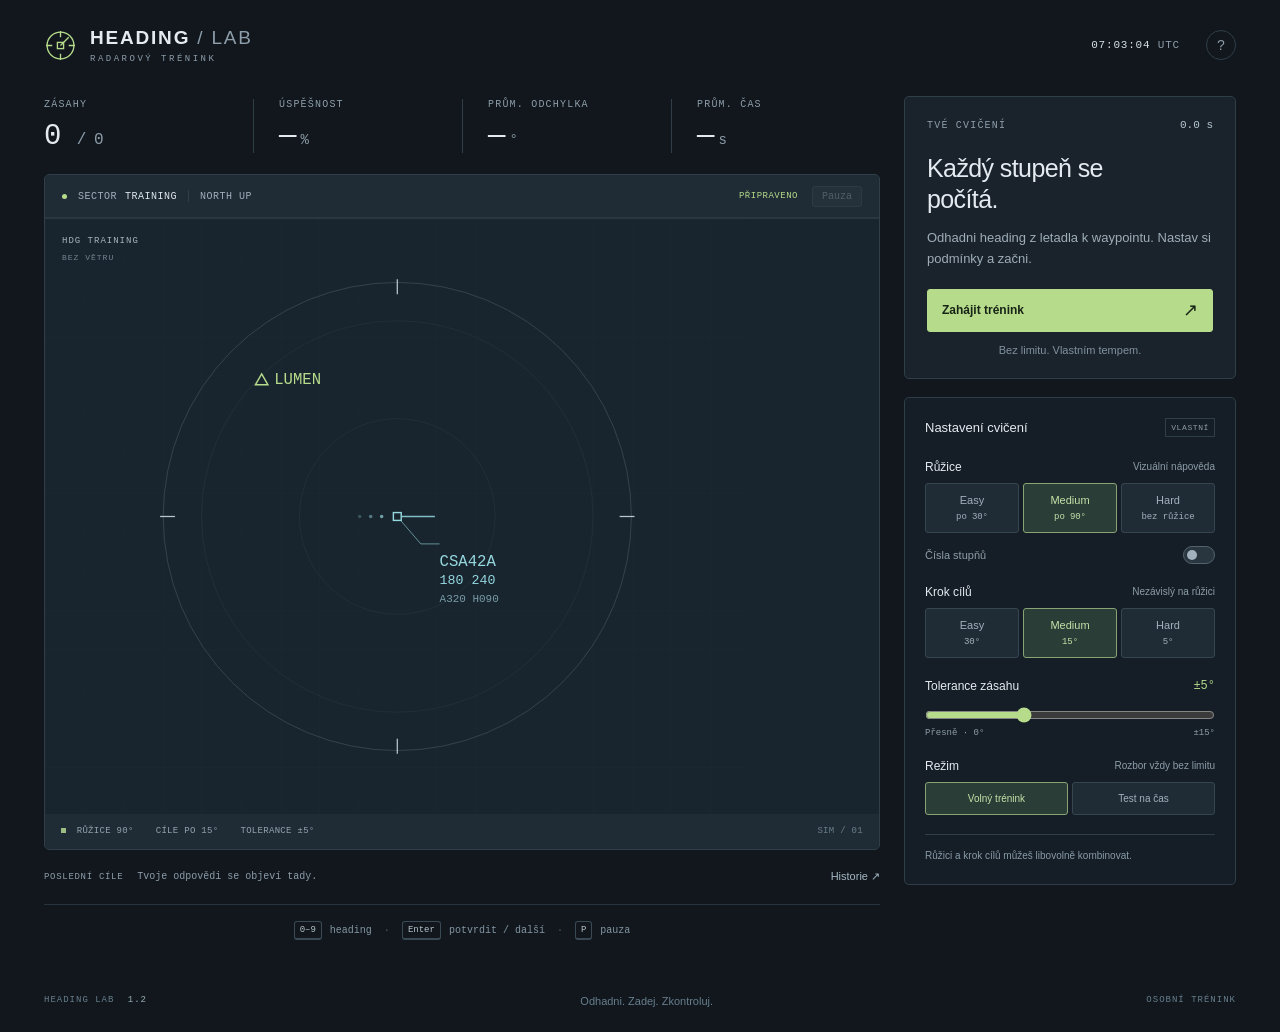
==== Heading_Lab.html @ d5a102a4 "Add files via upload" ====
<!doctype html>
<html lang="cs">
<head>
  <meta charset="utf-8">
  <meta name="viewport" content="width=device-width, initial-scale=1">
  <meta name="theme-color" content="#131a20">
  <meta name="description" content="Osobní radarový trénink odhadu headingů. Nezávisle nastavitelná růžice, krok cílů a tolerance zásahu.">
  <title>Heading Lab — radarový trénink</title>
  <link rel="icon" href="[data-uri]" type="image/svg+xml">
  <style>
@charset "UTF-8";
:root{color-scheme:dark;--bg:#11171d;--panel:#1a232c;--panel-raised:#202c36;--radar:#19252e;--border:#303e48;--muted:#8d9da9;--text:#e4eaf0;--green:#b5db8b;--cyan:#95d8e0;--red:#fb8f91;--mono:"SFMono-Regular",Consolas,"Liberation Mono",monospace;--sans:Inter,-apple-system,BlinkMacSystemFont,"Segoe UI",sans-serif}
*{box-sizing:border-box}body{margin:0;background:var(--bg);color:var(--text);font-family:var(--sans);font-size:14px}button,input,select{font:inherit}button{cursor:pointer}button:disabled{cursor:default;opacity:.38}button,a,input,select{touch-action:manipulation}button{color:inherit}button:focus-visible,a:focus-visible,input:focus-visible,select:focus-visible{outline:2px solid var(--cyan);outline-offset:4px}button{transition:background .15s,border-color .15s}button:hover:not(:disabled){filter:brightness(1.12)}[hidden]{display:none!important}.app-header{height:90px;max-width:1560px;padding:0 44px;margin:auto;display:flex;align-items:center;justify-content:space-between}.brand{display:flex;gap:13px;align-items:center;text-decoration:none;color:var(--text);font-size:19px;font-weight:700;letter-spacing:1.8px}.brand>svg{width:33px;height:33px;stroke:var(--green);fill:none;stroke-width:1.3}.brand-light{font-weight:400;color:var(--muted)}.brand small{display:block;margin-top:5px;font-family:var(--mono);font-size:9px;letter-spacing:2.5px;color:var(--muted);font-weight:400}.header-right{display:flex;align-items:center;gap:26px}.utc{font:11px var(--mono);color:var(--muted);letter-spacing:.8px}.utc span{color:#d6e0e6}.icon-button{display:grid;place-items:center;background:transparent;border:1px solid var(--border);border-radius:50%;width:30px;height:30px;font-size:14px;color:var(--muted)}.workspace{display:grid;grid-template-columns:minmax(0,1fr) 332px;gap:24px;max-width:1560px;margin:auto;padding:6px 44px 0;align-items:start}.metrics{display:grid;grid-template-columns:repeat(4,1fr);margin:0 0 21px;padding:3px 0 0}.metric{padding-left:25px;border-left:1px solid var(--border)}.metric:first-child{padding-left:0;border:0}.metric>span{font:10px var(--mono);letter-spacing:1.2px;color:var(--muted);display:block;margin-bottom:10px}.metric strong{font:29px var(--mono);letter-spacing:-1px;font-weight:400}.metric strong em{font-size:16px;color:var(--muted);font-style:normal}.metric small{font-size:14px;color:var(--muted);margin-left:5px}.radar-panel{border:1px solid var(--border);border-radius:5px;overflow:hidden;background:var(--radar)}.radar-toolbar{display:flex;align-items:center;justify-content:space-between;gap:10px;min-height:42px;padding:7px 17px;background:#202c35;font:10px var(--mono);letter-spacing:.5px;color:#9fafba}.scope-title{display:flex;align-items:center;gap:8px}.scope-title b{color:#dce6ec;font-weight:400}.toolbar-divider{height:12px;width:1px;background:var(--border);margin:0 3px}.status-dot{width:5px;height:5px;background:var(--green);display:inline-block;border-radius:50%;margin-right:3px}.radar-actions{display:flex;align-items:center;gap:14px}#phase-badge{font-size:9px;color:var(--green)}.small-button{background:#2c3a44;border:1px solid #45535c;padding:4px 9px;border-radius:3px;font-size:10px;letter-spacing:0}.time-track{height:2px;background:#293840}.time-track>div{height:100%;background:var(--green);width:0;transition:width .1s linear}.time-track>div.warning{background:var(--red)}.scope{position:relative;aspect-ratio:900/760;max-height:calc(100vh - 305px);min-height:410px;overflow:hidden;background:var(--radar)}#radar{display:block;width:100%;height:100%}.scope-note{position:absolute;left:17px;top:17px;font:9px var(--mono);letter-spacing:1px;color:#a7b4bd;z-index:1}.scope-note span{display:block;color:#738691;margin-top:7px;font-size:8px}.scope-legend{position:absolute;bottom:17px;left:18px;display:flex;gap:20px;color:#b6c4cc;font:10px var(--mono)}.scope-legend span{display:flex;align-items:center;gap:7px}.scope-legend i{width:18px;display:inline-block}.correct-line{border-top:2px solid var(--green)}.user-line{border-top:2px dashed var(--red)}.radar-footer{min-height:35px;background:#202c35;display:flex;align-items:center;gap:22px;padding:8px 16px;color:#91a4af;font:9px var(--mono);letter-spacing:.3px}.radar-footer b{font-weight:400}.radar-footer-right{margin-left:auto;color:#697e89}.tiny-square{width:5px;height:5px;display:inline-block;background:#9bbd84;margin-right:5px}.recent-bar{display:flex;gap:14px;align-items:center;min-height:55px;border-bottom:1px solid #27333c;padding:9px 0;font:9px var(--mono);color:var(--muted);letter-spacing:.7px}.recent-bar>span{white-space:nowrap}.recent-bar>.text-button{margin-left:auto;flex-shrink:0;font-family:var(--sans);letter-spacing:0;font-size:11px}#recent-answers{display:flex;gap:6px;flex-wrap:wrap;align-items:center;min-width:0}.answer-chip{border:1px solid #3c5947;color:var(--green);padding:5px 6px;border-radius:3px;font-size:10px;letter-spacing:0}.answer-chip.miss{border-color:#654749;color:var(--red)}#recent-answers>.muted{font-size:10px;letter-spacing:0}.text-button{background:none;border:0;color:#a5b8c4;padding:4px 0}.keyboard-note{display:flex;align-items:center;justify-content:center;gap:8px;font:10px var(--mono);color:#8396a3;margin:16px 0}.keyboard-note>span{color:#4b5e6b;margin:0 4px}kbd{font:9px var(--mono);border:1px solid #394a55;border-bottom-width:2px;border-radius:3px;padding:3px 5px;color:#b6c3cb}.control-column{padding-top:0}.command-panel{background:var(--panel);border:1px solid var(--border);border-radius:5px;padding:22px}.panel-eyebrow{font:10px var(--mono);letter-spacing:1.2px;color:var(--muted);display:flex;justify-content:space-between;gap:10px;align-items:center}.live-clock{font-size:11px;color:#b5c7d1;letter-spacing:0}.command-panel h1{font-size:25px;font-weight:500;line-height:1.24;letter-spacing:-.6px;margin:22px 0 12px;max-width:240px}.task-copy{color:#9eadb8;font-size:13px;line-height:1.65;margin:0 0 19px}.task-copy b{color:var(--green);font-family:var(--mono);font-weight:500}.input-label{font:9px var(--mono);letter-spacing:1px;color:var(--muted);display:block;margin:17px 0 9px}.heading-field{display:flex;align-items:center;border:1px solid #536776;background:#121e27;border-radius:3px;min-height:77px;padding:7px 13px;color:#8198a8}.heading-field:focus-within{border-color:var(--cyan);box-shadow:0 0 0 1px #95d8e01a}.heading-field>span:first-child{font:11px var(--mono);letter-spacing:1px}.heading-field input{width:100%;min-width:0;appearance:none;background:transparent;border:0;color:var(--text);font:45px var(--mono);letter-spacing:5px;text-align:right;padding:0 8px 0 2px;outline:none}.heading-field input:focus-visible{outline:none}.heading-field input::placeholder{color:#506574;opacity:1}.degree{font:26px var(--mono);align-self:flex-start;margin-top:9px}.input-error{font-size:11px;color:var(--red);min-height:21px;padding-top:4px}.keypad{display:grid;grid-template-columns:repeat(3,1fr);gap:5px;margin-bottom:14px}.keypad button{height:40px;background:#25333e;border:1px solid #3b4c59;border-radius:3px;font:16px var(--mono);color:#d3e0e9}.keypad button:active{background:#3c5261}.keypad .key-special{color:#91a8b7;font-size:11px}.primary{border:1px solid var(--green);border-radius:3px;background:var(--green);color:#182416;font-size:12px;font-weight:650;min-height:43px;padding:11px 14px}.main-action{display:flex;width:100%;justify-content:space-between;align-items:center;gap:8px}.main-action span{font-size:18px;line-height:16px;font-weight:400}.start-note{text-align:center;color:#8092a0;font-size:11px;margin:12px 0 0}.end-action{display:block;margin:12px auto 0;font-size:11px;color:#91a3b0}.settings-panel{margin-top:18px;border:1px solid var(--border);border-radius:5px;background:#151e26;padding:20px}.settings-heading{display:flex;justify-content:space-between;align-items:center;margin-bottom:23px}.settings-heading h2{font-size:13px;font-weight:500;margin:0}.settings-heading>span{font:8px var(--mono);color:var(--muted);border:1px solid var(--border);padding:4px 5px;letter-spacing:.6px}fieldset{min-width:0;border:0;margin:0;padding:0}fieldset:disabled{opacity:.5}.setting{margin-bottom:21px}.setting:last-child{margin-bottom:0}.setting-label{display:flex;align-items:center;justify-content:space-between;gap:5px;font-size:12px;font-weight:500;margin-bottom:9px}.setting-label>span{font-size:10px;font-weight:400;color:var(--muted)}.segments{display:grid;grid-template-columns:repeat(3,1fr);gap:4px}.segments button{background:#202c35;border:1px solid #364651;border-radius:3px;padding:10px 3px;font-size:11px;color:#a0b1bd;font-weight:500}.segments button small{display:block;font:9px var(--mono);font-weight:400;margin-top:6px;letter-spacing:-.1px;white-space:nowrap}.segments button[aria-pressed=true]{background:#2a3d37;border-color:#88a475;color:#c4e2a8}.mode-segments{grid-template-columns:repeat(2,1fr)}.mode-segments button{padding:10px 4px;font-size:10px}.setting-label output{font:12px var(--mono);color:var(--green)}input[type=range]{accent-color:var(--green);width:100%;height:16px;margin:5px 0;cursor:pointer}.range-labels{display:flex;justify-content:space-between;font:9px var(--mono);color:var(--muted)}.settings-footnote{font-size:10px;line-height:1.6;color:#889ba8;margin:19px 0 0;border-top:1px solid var(--border);padding-top:13px}#duration-setting{display:flex;justify-content:space-between;align-items:center;margin-top:12px;font-size:10px;color:var(--muted)}select{border:1px solid #40515d;border-radius:3px;background:#202c35;color:var(--text);font-size:11px;padding:5px}.app-footer{max-width:1560px;margin:20px auto 0;padding:19px 44px 25px;display:flex;justify-content:space-between;font:9px var(--mono);letter-spacing:1px;color:#677e8d}.app-footer b{font-weight:400;color:#9aafb9;margin-left:7px}.app-footer>span:nth-child(2){font:11px var(--sans);letter-spacing:0}.feedback{background:#22372e;border:1px solid #456143;border-radius:3px;padding:14px;margin:18px 0 15px}.feedback.miss{background:#342a2e;border-color:#6c484e}.feedback-title{color:var(--green);display:flex;align-items:center;justify-content:space-between;font-size:13px;font-weight:500}.feedback.miss .feedback-title{color:var(--red)}.feedback-values{display:flex;gap:28px;margin-top:14px}.feedback-values span{color:#adbdb9;font:9px var(--mono);display:block}.feedback-values strong{font:24px var(--mono);display:block;color:#d7e6dc;font-weight:400;margin-top:5px}.feedback-values .wrong{color:var(--red)}.feedback-description{font-size:11px;line-height:1.5;color:#abbcaf;margin:12px 0 0}.feedback.miss .feedback-description{color:#c7b4b8}.pause-overlay{position:absolute;inset:0;background:#14212af2;backdrop-filter:blur(7px);z-index:3;display:flex;align-items:center;justify-content:center;flex-direction:column;text-align:center;padding:20px}.pause-overlay h2{font-size:24px;font-weight:400;margin:18px 0 0}.pause-overlay p{font-size:12px;color:var(--muted);margin:10px 0 23px}.pause-symbol{font:30px var(--mono);color:var(--green)}.muted{color:var(--muted)}.green{color:var(--green)}.cyan{color:var(--cyan)}.small-copy{font-size:11px!important}.sr-only{position:absolute;width:1px;height:1px;padding:0;margin:-1px;overflow:hidden;clip:rect(0,0,0,0);white-space:nowrap;border:0}.modal{color:var(--text);background:#1b2731;border:1px solid #4d606c;border-radius:6px;max-width:570px;width:calc(100% - 32px);padding:27px 30px;max-height:88vh;box-shadow:0 20px 100px #0005}.modal::backdrop{background:#071017bd;backdrop-filter:blur(4px)}.modal-heading{display:flex;align-items:center;justify-content:space-between}.modal h2{font-size:29px;font-weight:500;letter-spacing:-.7px;line-height:1.25;margin:20px 0}.modal p,.modal li{font-size:13px;line-height:1.8;color:#aebfc9}.modal b{color:#dfe8ee;font-weight:500}.modal ol{padding-left:21px}.modal li{padding-left:4px;margin-bottom:7px}.help-colors{display:flex;gap:15px;flex-wrap:wrap;font:10px var(--mono);padding:10px 0}.result-metrics{display:grid;grid-template-columns:repeat(2,1fr);gap:12px;margin:21px 0}.result-metric{border:1px solid var(--border);border-radius:4px;padding:17px}.result-metric>span{display:block;font:9px var(--mono);color:var(--muted);letter-spacing:.5px}.result-metric strong{display:block;font:28px var(--mono);margin-top:9px;font-weight:400}.result-metrics small{font-size:13px;color:var(--muted)}.results-config{font:10px var(--mono);color:#a0b5bf;line-height:1.8;margin-top:16px}.table-wrap{max-height:220px;overflow:auto;margin:20px 0}.result-table{width:100%;border-collapse:collapse;text-align:left;font:11px var(--mono)}.result-table th{position:sticky;top:0;background:#1b2731;font-weight:400;color:var(--muted);font-size:9px}.result-table td,.result-table th{padding:9px 5px;border-bottom:1px solid var(--border)}.result-table td:last-child,.result-table th:last-child{text-align:right}.result-table .hit{color:var(--green)}.result-table .miss{color:var(--red)}.results-modal .primary{width:100%;margin-top:5px}.history-row{border:1px solid var(--border);padding:16px;margin:11px 0;border-radius:4px}.history-row>div{display:flex;justify-content:space-between;gap:10px}.history-row strong{font:17px var(--mono);font-weight:400;color:var(--green)}.history-row p{font-size:10px;line-height:1.6;margin:8px 0 0}.history-row time{font:10px var(--mono);color:var(--muted)}
@media(min-width:1500px){.workspace{grid-template-columns:minmax(0,1fr) 350px;gap:30px}.command-panel{padding:25px}.keypad button{height:43px}.scope{max-height:760px;min-height:450px}.settings-panel{padding:22px}}
@media(max-width:1100px){.app-header{padding:0 25px;height:78px}.workspace{padding:5px 25px 0;gap:18px;grid-template-columns:minmax(0,1fr) 306px}.command-panel{padding:18px}.settings-panel{padding:17px}.metric{padding-left:14px}.metric>span{font-size:8px;letter-spacing:.5px}.metric strong{font-size:25px}.radar-toolbar{padding:8px 11px}.scope-title{gap:5px;font-size:8px}.radar-actions{gap:7px}.radar-footer{gap:12px;font-size:8px;padding:9px}.radar-footer-right{display:none}.scope{min-height:420px;max-height:none;aspect-ratio:1}.keyboard-note{gap:5px;font-size:9px;flex-wrap:wrap}.recent-bar{flex-wrap:wrap;gap:8px}.recent-bar>span{font-size:8px}.app-footer{padding:18px 25px}.scope-legend{gap:14px;font-size:9px}.metric strong em{font-size:13px}}
@media(max-width:780px){.workspace{grid-template-columns:1fr;padding:3px 17px 0;gap:17px}.app-header{height:76px;padding:0 18px}.brand{font-size:16px;letter-spacing:1px;gap:10px}.brand small{font-size:8px;letter-spacing:2px}.brand>svg{width:29px;height:29px}.utc{font-size:9px}.header-right{gap:14px}.metrics{margin-bottom:16px}.metric>span{font-size:8px}.metric strong{font-size:24px}.metric small{font-size:11px;margin-left:3px}.scope{min-height:0;aspect-ratio:900/760}.radar-footer{gap:15px}.scope-note{top:12px;left:12px;font-size:8px}.scope-note span{font-size:7px}.radar-toolbar{min-height:38px}.keyboard-note{display:none}.control-column{display:grid;grid-template-columns:minmax(0,1fr) minmax(0,1fr);gap:15px}.settings-panel{margin-top:0;padding:18px}.command-panel{padding:19px}.command-panel h1{font-size:23px;margin-top:17px}.setting-label{font-size:11px}.setting-label>span{font-size:9px}.segments button{font-size:10px}.app-footer>span:last-child{display:none}.app-footer{margin-top:8px;padding:19px 18px}.recent-bar{min-height:48px}.scope-legend{bottom:12px;left:12px}}
@media(max-width:560px){.workspace{padding:3px 12px 0}.app-header{padding:0 15px;height:73px}.utc{display:none}.metrics{margin:0 2px 16px}.metric{padding-left:11px}.metric>span{font-size:7px;letter-spacing:.2px;white-space:nowrap;margin-bottom:8px}.metric strong{font-size:22px}.metric strong em{font-size:12px}.metric small{font-size:10px}.scope-title{gap:4px}.scope-title .toolbar-divider,.scope-title>span:last-child{display:none}.scope-note{font-size:7px;letter-spacing:.5px}.scope-note span{font-size:6px}.radar-toolbar{min-height:36px;padding:7px 10px}.radar-actions{font-size:8px;gap:8px}.small-button{font-size:9px;padding:4px 7px}.radar-footer{font-size:7px;gap:12px;padding:8px 10px}.control-column{display:block}.settings-panel{margin-top:15px;padding:21px}.command-panel{padding:22px}.command-panel h1{max-width:none;font-size:24px;margin:18px 0 9px}.task-copy{margin-bottom:15px}.heading-field{min-height:70px}.heading-field input{font-size:43px;letter-spacing:7px}.keypad button{height:43px}.keypad{gap:6px}.setting-label{font-size:12px}.setting-label>span{font-size:10px}.segments button{font-size:12px;padding:12px 4px}.segments button small{font-size:10px}.mode-segments button{font-size:11px}.scope-legend{font-size:7px;gap:12px;bottom:10px}.scope-legend i{width:14px}.scope-legend span{gap:5px}.feedback-values{gap:45px}.app-footer{font-size:8px;padding:17px 15px;letter-spacing:.5px}.app-footer>span:nth-child(2){font-size:10px}.modal{padding:22px}.modal h2{font-size:25px}.result-table{font-size:10px}.result-table td,.result-table th{padding:9px 3px}.recent-bar{gap:8px}.answer-chip{padding:4px;font-size:9px}.recent-bar>span{font-size:7px}#recent-answers{gap:4px}.recent-bar .text-button{font-size:10px}#recent-answers>.muted{font-size:9px}.recent-bar>span{margin-right:0}.pause-overlay h2{font-size:21px}.pause-overlay p{font-size:10px}}
@media(max-width:560px){#rose text{font-size:25px}#waypoint text{font-size:25px}#aircraft text{font-size:23px}#aircraft text:nth-last-child(2){font-size:20px}#aircraft text:last-child{font-size:17px}}
.rose-numbers-toggle{display:flex;align-items:center;justify-content:space-between;margin-top:13px;color:var(--muted);font-size:11px;cursor:pointer}.switch-control{position:relative;display:inline-block;width:32px;height:18px;flex-shrink:0}.switch-control input{position:absolute;inset:0;width:100%;height:100%;opacity:0;cursor:pointer;margin:0;z-index:1}.switch-track{display:block;width:100%;height:100%;border:1px solid #52636e;border-radius:12px;background:#293640}.switch-track:after{content:"";position:absolute;top:4px;left:4px;width:10px;height:10px;border-radius:50%;background:#a1b1bd;transition:transform .15s}.switch-control input:checked+.switch-track{background:#3b5740;border-color:var(--green)}.switch-control input:checked+.switch-track:after{transform:translateX(14px);background:var(--green)}.switch-control input:focus-visible+.switch-track{outline:2px solid var(--cyan);outline-offset:4px}.rose-numbers-toggle:has(input:disabled){cursor:default}
@media(prefers-reduced-motion:reduce){*{transition:none!important;scroll-behavior:auto!important}}

</style>
</head>
<body>
  <header class="app-header">
    <a class="brand" href="" aria-label="Heading Lab — úvod">
      <svg viewBox="0 0 32 32" aria-hidden="true"><circle cx="16" cy="16" r="13"/><path d="M16 2v6M30 16h-6M16 30v-6M2 16h6M16 16l8-8"/><rect x="13" y="13" width="6" height="6"/></svg>
      <span>HEADING<span class="brand-light"> / LAB</span><small>RADAROVÝ TRÉNINK</small></span>
    </a>
    <div class="header-right"><span class="utc"><span id="utc">00:00:00</span> UTC</span><button class="icon-button" id="help-button" aria-label="Jak hrát" title="Jak hrát">?</button></div>
  </header>

  <main class="workspace">
    <section class="radar-column" aria-label="Radar a průběžné výsledky">
      <div class="metrics" aria-label="Statistiky cvičení">
        <div class="metric"><span>ZÁSAHY</span><strong id="hits">0 <em>/ 0</em></strong></div>
        <div class="metric"><span>ÚSPĚŠNOST</span><strong id="accuracy">—<small>%</small></strong></div>
        <div class="metric"><span>PRŮM. ODCHYLKA</span><strong id="mean-error">—<small>°</small></strong></div>
        <div class="metric"><span>PRŮM. ČAS</span><strong id="mean-time">—<small>s</small></strong></div>
      </div>

      <div class="radar-panel">
        <div class="radar-toolbar"><div class="scope-title"><span class="status-dot"></span> SECTOR <b>TRAINING</b><span class="toolbar-divider"></span><span>NORTH UP</span></div><div class="radar-actions"><span id="phase-badge">PŘIPRAVENO</span><button id="pause-button" class="small-button" disabled>Pauza</button></div></div>
        <div class="time-track"><div id="time-fill"></div></div>
        <div class="scope" id="scope">
          <div class="scope-note">HDG TRAINING<span>BEZ VĚTRU</span></div>
          <svg id="radar" viewBox="0 0 900 760" role="img" aria-label="Radarový obraz. Letadlo uprostřed a cílový waypoint.">
            <defs>
              <pattern id="radar-grid" width="50" height="50" patternUnits="userSpaceOnUse"><path d="M50 0H0V50" fill="none" stroke="#26333d" stroke-width=".6"/></pattern>
            </defs>
            <rect width="900" height="760" fill="url(#radar-grid)" opacity=".4"/>
            <g id="range-rings" fill="none" stroke="#34414a" stroke-width="1" opacity=".45"><circle cx="450" cy="380" r="125"/><circle cx="450" cy="380" r="250"/></g>
            <g id="rose"></g>
            <g id="solution"></g>
            <g id="waypoint"></g>
            <g id="aircraft"></g>
          </svg>
          <div class="scope-legend" id="scope-legend" hidden><span><i class="correct-line"></i>Správný heading</span><span id="user-legend"><i class="user-line"></i>Tvůj heading</span></div>
          <div class="pause-overlay" id="pause-overlay" hidden><span class="pause-symbol">Ⅱ</span><h2>Chvilka pauzy.</h2><p>Čas stojí. Pokračuj, až budeš chtít.</p><button class="primary" id="resume-button">Pokračovat v tréninku</button></div>
        </div>
        <div class="radar-footer"><span><i class="tiny-square"></i> <b id="config-rose">RŮŽICE 90°</b></span><span id="config-step">CÍLE PO 15°</span><span id="config-tolerance">TOLERANCE ±5°</span><span class="radar-footer-right">SIM / 01</span></div>
      </div>

      <div class="recent-bar"><span>POSLEDNÍ CÍLE</span><div id="recent-answers"><span class="muted">Tvoje odpovědi se objeví tady.</span></div><button class="text-button" id="history-button">Historie ↗</button></div>
      <p class="keyboard-note"><kbd>0–9</kbd> heading <span>·</span> <kbd>Enter</kbd> potvrdit / další <span>·</span> <kbd>P</kbd> pauza</p>
    </section>

    <aside class="control-column" aria-label="Ovládání a nastavení">
      <section class="command-panel">
        <div class="panel-eyebrow"><span id="round-label">TVÉ CVIČENÍ</span><span class="live-clock" id="round-clock">00.0 s</span></div>
        <h1 id="task-title">Každý stupeň se počítá.</h1>
        <p class="task-copy" id="task-copy">Odhadni heading z letadla k waypointu. Nastav si podmínky a začni.</p>
        <div id="answer-area" hidden>
          <label class="input-label" for="heading-input">ZADEJ HEADING</label>
          <div class="heading-field"><span>HDG</span><input id="heading-input" type="text" inputmode="numeric" pattern="[0-9]*" maxlength="3" autocomplete="off" spellcheck="false" placeholder="–––" aria-describedby="input-error" aria-label="Heading od 000 do 360 stupňů"><span class="degree">°</span></div>
          <div class="input-error" id="input-error" aria-live="polite"></div>
          <div class="keypad" id="keypad" aria-label="Číselná klávesnice">
            <button data-key="1">1</button><button data-key="2">2</button><button data-key="3">3</button><button data-key="4">4</button><button data-key="5">5</button><button data-key="6">6</button><button data-key="7">7</button><button data-key="8">8</button><button data-key="9">9</button><button data-key="clear" class="key-special" aria-label="Vymazat heading">CLR</button><button data-key="0">0</button><button data-key="backspace" class="key-special" aria-label="Smazat poslední číslici">⌫</button>
          </div>
        </div>
        <div class="feedback" id="feedback" role="status" hidden></div>
        <button class="primary main-action" id="main-action">Zahájit trénink <span>↗</span></button>
        <button class="text-button end-action" id="end-button" hidden>Ukončit cvičení</button>
        <p class="start-note" id="start-note">Bez limitu. Vlastním tempem.</p>
      </section>

      <section class="settings-panel">
        <div class="settings-heading"><h2>Nastavení cvičení</h2><span id="settings-status">VLASTNÍ</span></div>
        <fieldset id="settings-fields">
          <legend class="sr-only">Nastavení pro další cvičení</legend>
          <div class="setting"><div class="setting-label">Růžice <span>Vizuální nápověda</span></div><div class="segments" role="group" aria-label="Obtížnost růžice"><button data-setting="rose" data-value="30" aria-pressed="false">Easy<small>po 30°</small></button><button data-setting="rose" data-value="90" aria-pressed="true">Medium<small>po 90°</small></button><button data-setting="rose" data-value="0" aria-pressed="false">Hard<small>bez růžice</small></button></div><label class="rose-numbers-toggle"><span>Čísla stupňů</span><span class="switch-control"><input id="rose-numbers" type="checkbox" aria-label="Zobrazit čísla stupňů"><span class="switch-track" aria-hidden="true"></span></span></label></div>
          <div class="setting"><div class="setting-label">Krok cílů <span>Nezávislý na růžici</span></div><div class="segments" role="group" aria-label="Jemnost cílů"><button data-setting="step" data-value="30" aria-pressed="false">Easy<small>30°</small></button><button data-setting="step" data-value="15" aria-pressed="true">Medium<small>15°</small></button><button data-setting="step" data-value="5" aria-pressed="false">Hard<small>5°</small></button></div></div>
          <div class="setting tolerance-setting"><label class="setting-label" for="tolerance">Tolerance zásahu <output id="tolerance-output" for="tolerance">±5°</output></label><input id="tolerance" type="range" min="0" max="15" step="1" value="5"><div class="range-labels"><span>Přesně · 0°</span><span>±15°</span></div></div>
          <div class="setting"><div class="setting-label">Režim <span>Rozbor vždy bez limitu</span></div><div class="segments mode-segments" role="group" aria-label="Herní režim"><button data-setting="mode" data-value="practice" aria-pressed="true">Volný trénink</button><button data-setting="mode" data-value="timed" aria-pressed="false">Test na čas</button></div><div id="duration-setting" hidden><label for="duration">Čas na odpovídání</label><select id="duration"><option value="60">60 sekund</option><option value="120" selected>120 sekund</option><option value="180">180 sekund</option></select></div></div>
        </fieldset>
        <p class="settings-footnote" id="settings-note">Růžici a krok cílů můžeš libovolně kombinovat.</p>
      </section>
    </aside>
  </main>
  <footer class="app-footer"><span>HEADING LAB <b>1.2</b></span><span>Odhadni. Zadej. Zkontroluj.</span><span>OSOBNÍ TRÉNINK</span></footer>

  <dialog id="help-dialog" class="modal"><div class="modal-heading"><span class="panel-eyebrow">BRIEFING</span><button class="icon-button close-dialog" aria-label="Zavřít nápovědu">×</button></div><h2>Odhad headingu.<br>V radarovém prostředí.</h2><p>Letadlo je vždy uprostřed, sever je nahoře. Tvým úkolem je určit heading od letadla k zelenému waypointu. Počítáme s bezvětřím: heading se shoduje se směrem k bodu.</p><ol><li>Nastav si zvlášť <b>růžici</b>, <b>krok cílů</b> a <b>toleranci</b>.</li><li>Zadej kurz <b>000–360°</b> a stiskni <b>Enter</b>. Sever můžeš zadat jako 000 i 360.</li><li>Porovnej zelenou spojnici s červeným směrem své odpovědi. Dalším Enterem pokračuj.</li></ol><p>V testu na čas ubíhá limit jen při odpovídání. Během rozboru, pauzy a po přepnutí do jiné karty se zastaví. Nezodpovězený cíl při vypršení času je chyba.</p><div class="help-colors"><span class="cyan">□ letadlo a jeho aktuální vektor</span><span class="green">△ cílový waypoint</span></div><p class="muted small-copy">Waypointy a letová data jsou cvičné. Vektor letadla znázorňuje jeho současný směr; hledáš nový heading k waypointu.</p></dialog>
  <dialog id="results-dialog" class="modal results-modal"><div class="modal-heading"><span class="panel-eyebrow" id="results-eyebrow">DEBRIEFING</span><button class="icon-button close-dialog" aria-label="Zavřít výsledky">×</button></div><h2 id="results-title">Hotovo pro dnešek.</h2><div id="results-content"></div></dialog>
<script>
/* Heading math shared by the app and its Node tests. No browser dependencies. */
(function (root) {
  'use strict';
  const STEPS = [5, 15, 30];
  function normalize(value) { return ((value % 360) + 360) % 360; }
  function format(value) { return String(normalize(value) || 360).padStart(3, '0'); }
  function difference(answer, target) { return normalize(answer - target + 180) - 180; }
  function parse(value) {
    const raw = String(value).trim();
    if (!/^\d{1,3}$/.test(raw)) return null;
    const number = Number(raw);
    return number <= 360 ? normalize(number) : null;
  }
  function pickHeading(step, previous, rng = Math.random) {
    if (!STEPS.includes(step)) throw new RangeError('Unsupported target step');
    const values = Array.from({length: 360 / step}, (_, index) => index * step)
      .filter(value => value !== previous);
    return values[Math.min(values.length - 1, Math.max(0, Math.floor(rng() * values.length)))];
  }
  function point(heading, radius, center = {x: 450, y: 380}) {
    const angle = normalize(heading) * Math.PI / 180;
    return {x: center.x + radius * Math.sin(angle), y: center.y - radius * Math.cos(angle)};
  }
  function assess(answer, target, tolerance) {
    if (answer === null) return {answer: null, target, delta: null, error: null, hit: false};
    const delta = difference(answer, target);
    return {answer, target, delta, error: Math.abs(delta), hit: Math.abs(delta) <= tolerance};
  }
  function summarize(records) {
    const answered = records.filter(record => record.answer !== null);
    const total = records.length;
    const hits = records.filter(record => record.hit).length;
    return {
      total, hits,
      accuracy: total ? Math.round(hits / total * 100) : null,
      meanError: answered.length ? answered.reduce((sum, record) => sum + record.error, 0) / answered.length : null,
      meanTime: answered.length ? answered.reduce((sum, record) => sum + record.seconds, 0) / answered.length : null
    };
  }
  const api = {normalize, format, difference, parse, pickHeading, point, assess, summarize};
  root.HeadingMath = api;
  if (typeof module !== 'undefined' && module.exports) module.exports = api;
})(typeof globalThis !== 'undefined' ? globalThis : this);

</script>
<script>
/* Heading Lab: buildless, browser-local training. */
(() => {
  'use strict';
  const M = window.HeadingMath;
  const $ = id => document.getElementById(id);
  const NS = 'http://www.w3.org/2000/svg';
  const COLORS = {green: '#b5db8b', cyan: '#95d8e0', red: '#fb8f91', muted: '#9bb0bd'};
  const CENTER = {x: 450, y: 380};
  const DEFAULT = {rose: 90, showDegrees: false, step: 15, tolerance: 5, mode: 'practice', duration: 120};
  const STORAGE_SETTINGS = 'heading-lab.settings.v1';
  const STORAGE_HISTORY = 'heading-lab.history.v1';
  const FIXES = ['LUMEN', 'VEXOR', 'NOKTA', 'RAVIK', 'MAVEN', 'TOLIX', 'NERVO', 'BEXAL', 'ROMIK', 'KAVEN', 'VILOR', 'DOMEX'];
  const AIRCRAFT = [
    {call: 'CSA42A', type: 'A320', level: 180, speed: 240},
    {call: 'BAW73K', type: 'A319', level: 210, speed: 280},
    {call: 'DLH8TX', type: 'A320', level: 200, speed: 260},
    {call: 'LOT6CP', type: 'E190', level: 160, speed: 230},
    {call: 'TVS21M', type: 'B738', level: 190, speed: 250}
  ];
  let storageAvailable = true;
  function readStorage(key, fallback) {
    try { return JSON.parse(localStorage.getItem(key)) ?? fallback; }
    catch { storageAvailable = false; return fallback; }
  }
  function writeStorage(key, value) {
    try { localStorage.setItem(key, JSON.stringify(value)); }
    catch { storageAvailable = false; }
  }
  function validConfig(raw, fallbackShowDegrees = DEFAULT.showDegrees) {
    const source = raw && typeof raw === 'object' ? raw : {};
    return {
      rose: [0, 30, 90].includes(source.rose) ? source.rose : DEFAULT.rose,
      showDegrees: typeof source.showDegrees === 'boolean' ? source.showDegrees : fallbackShowDegrees,
      step: [5, 15, 30].includes(source.step) ? source.step : DEFAULT.step,
      tolerance: Number.isInteger(source.tolerance) && source.tolerance >= 0 && source.tolerance <= 15 ? source.tolerance : DEFAULT.tolerance,
      mode: source.mode === 'timed' ? 'timed' : 'practice',
      duration: [60, 120, 180].includes(source.duration) ? source.duration : DEFAULT.duration
    };
  }
  function validHistory(raw) {
    if (!Array.isArray(raw)) return [];
    return raw.filter(item => item && typeof item.date === 'string' && Number.isFinite(Date.parse(item.date)) && Array.isArray(item.records))
      .slice(0, 20).map(item => ({
        date: new Date(item.date).toISOString(), config: validConfig(item.config, true),
        records: item.records.filter(r => r && Number.isInteger(r.target) && r.target >= 0 && r.target < 360 &&
          (r.answer === null || (Number.isInteger(r.answer) && r.answer >= 0 && r.answer < 360)) && Number.isFinite(r.seconds) && r.seconds >= 0)
          .slice(0, 10000).map(r => ({...M.assess(r.answer, r.target, validConfig(item.config).tolerance), seconds: r.seconds}))
      })).filter(item => item.records.length);
  }
  let settings = validConfig(readStorage(STORAGE_SETTINGS, DEFAULT));
  let history = validHistory(readStorage(STORAGE_HISTORY, []));
  let activeConfig = {...settings};
  let phase = 'idle';
  let paused = false;
  let records = [];
  let target = 315;
  let radius = 245;
  let fixIndex = 0;
  let aircraft = {...AIRCRAFT[0], heading: 90};
  let questionSeconds = 0;
  let remaining = settings.duration;
  let lastTick = performance.now();
  let expired = false;
  let latestResult = null;
  let sessionDate = null;

  const isActive = () => phase === 'aim' || phase === 'review';
  const currentConfig = () => isActive() ? activeConfig : settings;
  const decimal = value => value === null ? '—' : value.toLocaleString('cs-CZ', {minimumFractionDigits: 1, maximumFractionDigits: 1});
  const countText = value => `${value} ${value === 1 ? 'cíl' : value >= 2 && value <= 4 ? 'cíle' : 'cílů'}`;
  const escapeText = text => String(text).replace(/[&<>"']/g, character => ({'&': '&amp;', '<': '&lt;', '>': '&gt;', '"': '&quot;', "'": '&#39;'}[character]));

  function svgElement(name, attributes, text) {
    const element = document.createElementNS(NS, name);
    Object.entries(attributes || {}).forEach(([key, value]) => element.setAttribute(key, String(value)));
    if (text !== undefined) element.textContent = text;
    return element;
  }
  function line(parent, from, to, attributes = {}) {
    parent.append(svgElement('line', {x1: from.x, y1: from.y, x2: to.x, y2: to.y, ...attributes}));
  }
  function label(parent, position, text, attributes = {}) {
    parent.append(svgElement('text', {x: position.x, y: position.y, fill: COLORS.muted, 'font-family': 'Consolas, monospace', 'font-size': 19, 'text-anchor': 'middle', 'dominant-baseline': 'middle', ...attributes}, text));
  }
  function renderRose() {
    const parent = $('rose');
    parent.replaceChildren();
    const step = currentConfig().rose;
    if (!step) return;
    parent.append(svgElement('circle', {cx: CENTER.x, cy: CENTER.y, r: 299, fill: 'none', stroke: '#70838f', 'stroke-width': 1, opacity: .4}));
    for (let heading = 0; heading < 360; heading += step) {
      const cardinal = heading % 90 === 0;
      line(parent, M.point(heading, cardinal ? 284 : 290), M.point(heading, 303), {stroke: cardinal ? '#b6c7d0' : '#8296a3', 'stroke-width': cardinal ? 1.6 : 1.2});
      if (currentConfig().showDegrees) label(parent, M.point(heading, 331), M.format(heading), {fill: cardinal ? '#bbcbd4' : '#8da3b0', 'font-size': cardinal ? 21 : 18});
    }
  }
  function renderAircraft() {
    const parent = $('aircraft');
    parent.replaceChildren();
    const p = M.point(target, radius);
    const side = p.x >= CENTER.x ? -1 : 1;
    const vertical = p.y >= CENTER.y ? -1 : 1;
    const anchor = side === 1 ? 'start' : 'end';
    const labelX = CENTER.x + side * 54;
    const labelY = CENTER.y + vertical * 58;
    for (const r of [20, 34, 48]) {
      const ghost = M.point(aircraft.heading + 180, r);
      parent.append(svgElement('circle', {cx: ghost.x, cy: ghost.y, r: 2.2, fill: COLORS.cyan, opacity: 1 - r / 65}));
    }
    line(parent, CENTER, M.point(aircraft.heading, 48), {stroke: COLORS.cyan, 'stroke-width': 1.8, opacity: .85});
    parent.append(svgElement('path', {d: `M450 380 L${450 + side * 30} ${380 + vertical * 35} H${labelX}`, fill: 'none', stroke: COLORS.cyan, 'stroke-width': 1.1, opacity: .7}));
    parent.append(svgElement('rect', {x: 445, y: 375, width: 10, height: 10, fill: '#19252e', stroke: COLORS.cyan, 'stroke-width': 1.8}));
    label(parent, {x: labelX, y: labelY}, aircraft.call, {fill: COLORS.cyan, 'text-anchor': anchor, 'font-size': 20});
    label(parent, {x: labelX, y: labelY + 24}, `${aircraft.level}  ${aircraft.speed}`, {fill: COLORS.cyan, 'text-anchor': anchor, 'font-size': 17});
    label(parent, {x: labelX, y: labelY + 47}, `${aircraft.type}  H${M.format(aircraft.heading)}`, {fill: '#779ba7', 'text-anchor': anchor, 'font-size': 14});
  }
  function renderWaypoint() {
    const parent = $('waypoint');
    const p = M.point(target, radius);
    parent.replaceChildren();
    parent.append(svgElement('path', {d: `M${p.x} ${p.y - 9} l8 14 h-16 Z`, fill: '#19252e', stroke: COLORS.green, 'stroke-width': 1.8}));
    const right = p.x < 700;
    label(parent, {x: p.x + (right ? 16 : -16), y: p.y - 1}, FIXES[fixIndex], {fill: COLORS.green, 'text-anchor': right ? 'start' : 'end', 'font-size': 20});
  }
  function renderSolution() {
    const parent = $('solution');
    parent.replaceChildren();
    $('scope-legend').hidden = phase !== 'review';
    if (phase !== 'review' || !latestResult) return;
    const result = latestResult;
    if (result.answer !== null) {
      const userPoint = M.point(result.answer, radius + 17);
      line(parent, CENTER, userPoint, {stroke: COLORS.red, 'stroke-width': 2, 'stroke-dasharray': '8 6'});
      if (result.error >= 12) {
        const pos = M.point(result.answer, radius + 41);
        label(parent, pos, `${M.format(result.answer)}°`, {fill: COLORS.red, 'font-size': 17});
      }
      if (result.error > 0) {
        const start = M.point(target, 68);
        const end = M.point(result.answer, 68);
        parent.append(svgElement('path', {d: `M450 380 L${start.x} ${start.y} A68 68 0 0 ${result.delta >= 0 ? 1 : 0} ${end.x} ${end.y} Z`, fill: '#fb8f911c', stroke: 'none'}));
        parent.append(svgElement('path', {d: `M${start.x} ${start.y} A68 68 0 0 ${result.delta >= 0 ? 1 : 0} ${end.x} ${end.y}`, fill: 'none', stroke: COLORS.red, 'stroke-width': 1.2, opacity: .75}));
      }
    }
    line(parent, CENTER, M.point(target, radius - 12), {stroke: COLORS.green, 'stroke-width': 2});
    const labelPosition = M.point(target, radius * .69);
    label(parent, {x: labelPosition.x + 13, y: labelPosition.y - 13}, `${M.format(target)}°`, {fill: COLORS.green, 'font-size': 18, 'text-anchor': 'start', stroke: '#19252e', 'stroke-width': 5, 'paint-order': 'stroke fill'});
    $('user-legend').hidden = result.answer === null;
    $('user-legend').innerHTML = `<i class="user-line"></i>${result.error === 0 ? 'Tvůj heading · shodný' : 'Tvůj heading'}`;
  }
  function renderRadar() {
    renderRose(); renderSolution(); renderWaypoint(); renderAircraft();
    const cfg = currentConfig();
    $('config-rose').textContent = cfg.rose ? `RŮŽICE ${cfg.rose}°` : 'BEZ RŮŽICE';
    $('config-step').textContent = `CÍLE PO ${cfg.step}°`;
    $('config-tolerance').textContent = `TOLERANCE ±${cfg.tolerance}°`;
  }

  function renderSettings() {
    document.querySelectorAll('[data-setting]').forEach(button => {
      const selected = String(settings[button.dataset.setting]) === button.dataset.value;
      button.setAttribute('aria-pressed', String(selected));
    });
    $('rose-numbers').checked = settings.showDegrees;
    $('tolerance').value = settings.tolerance;
    $('tolerance-output').textContent = `±${settings.tolerance}°`;
    $('duration').value = settings.duration;
    $('duration-setting').hidden = settings.mode !== 'timed';
    $('settings-fields').disabled = isActive();
    $('settings-status').textContent = isActive() ? 'UZAMČENO' : 'VLASTNÍ';
    $('settings-note').textContent = isActive() ? 'Nastavení zůstává stejné po celé cvičení. Pro změnu cvičení ukonči.' : 'Růžici a krok cílů můžeš libovolně kombinovat.';
    $('start-note').textContent = settings.mode === 'practice' ? 'Bez limitu. Vlastním tempem.' : `${settings.duration} sekund odpovídání. Rozbor bez limitu.`;
  }
  function renderStats() {
    const summary = M.summarize(records);
    $('hits').innerHTML = `${summary.hits} <em>/ ${summary.total}</em>`;
    $('accuracy').innerHTML = `${summary.accuracy ?? '—'}<small>%</small>`;
    $('mean-error').innerHTML = `${decimal(summary.meanError)}<small>°</small>`;
    $('mean-time').innerHTML = `${decimal(summary.meanTime)}<small>s</small>`;
    const recent = records.slice(-6);
    $('recent-answers').innerHTML = recent.length ? recent.map(record => `<span class="answer-chip ${record.hit ? '' : 'miss'}" title="Správně ${M.format(record.target)}°, zadáno ${record.answer === null ? 'bez odpovědi' : M.format(record.answer) + '°'}, odchylka ${record.error === null ? '—' : record.error + '°'}">${record.hit ? '✓' : '×'} ${M.format(record.target)}</span>`).join('') : '<span class="muted">Tvoje odpovědi se objeví tady.</span>';
  }
  function renderClock() {
    const timed = isActive() && activeConfig.mode === 'timed';
    if (timed) {
      const display = Math.ceil(remaining);
      $('round-clock').textContent = `${String(Math.floor(display / 60)).padStart(2, '0')}:${String(display % 60).padStart(2, '0')}`;
    } else {
      $('round-clock').textContent = `${questionSeconds.toFixed(1)} s`;
    }
    $('time-fill').style.width = timed ? `${remaining / activeConfig.duration * 100}%` : '0%';
    $('time-fill').classList.toggle('warning', timed && remaining <= 15);
  }
  function feedbackHTML(result) {
    const exact = result.error === 0;
    const title = result.answer === null ? 'Čas vypršel' : exact ? 'Přesně na bod.' : result.hit ? 'V toleranci.' : 'Mimo toleranci.';
    const delta = result.error === null ? '—' : `${result.delta > 0 ? '+' : result.delta < 0 ? '−' : ''}${result.error}°`;
    const description = result.answer === null ? 'Tento cíl se počítá jako chyba. Zelená spojnice ukazuje správný směr.' : exact ? 'Tvůj heading se shoduje se správným směrem.' : `Tvůj heading je o ${result.error}° ${result.delta > 0 ? 'vpravo' : 'vlevo'} od správného směru.${result.error === 180 ? ' Je to opačný směr.' : ''}`;
    return `<div class="feedback-title"><span>${title}</span><span>${delta}</span></div><div class="feedback-values"><div><span>SPRÁVNĚ</span><strong>${M.format(result.target)}°</strong></div><div><span>TVŮJ HEADING</span><strong class="${exact ? '' : 'wrong'}">${result.answer === null ? '—' : M.format(result.answer) + '°'}</strong></div></div><p class="feedback-description">${description}</p>`;
  }
  function renderControls() {
    const active = isActive();
    const review = phase === 'review';
    $('phase-badge').textContent = paused ? 'PAUZA' : phase === 'aim' ? 'ODHAD HEADINGU' : review ? 'ROZBOR' : phase === 'finished' ? 'DOKONČENO' : 'PŘIPRAVENO';
    $('round-label').textContent = active ? `CÍL ${review ? records.length : records.length + 1} / ${activeConfig.mode === 'practice' ? 'TRÉNINK' : 'TEST'}` : phase === 'finished' ? 'DOKONČENÉ CVIČENÍ' : 'TVÉ CVIČENÍ';
    $('task-title').textContent = active ? `${aircraft.call} → ${FIXES[fixIndex]}` : phase === 'finished' ? 'Další cvičení?' : 'Každý stupeň se počítá.';
    $('task-copy').innerHTML = active ? review ? 'Porovnej oba směry. Pokračuj, až si odpověď projdeš.' : `Jaký heading přivede letadlo <b>${aircraft.call}</b> k waypointu <b>${FIXES[fixIndex]}</b>?` : phase === 'finished' ? 'Uprav si obtížnost, nebo zkus stejnou kombinaci ještě jednou.' : 'Odhadni heading z letadla k waypointu. Nastav si podmínky a začni.';
    $('answer-area').hidden = phase !== 'aim';
    $('heading-input').disabled = paused || phase !== 'aim';
    $('keypad').querySelectorAll('button').forEach(button => { button.disabled = paused || phase !== 'aim'; });
    $('feedback').hidden = !review;
    $('feedback').classList.toggle('miss', review && !latestResult?.hit);
    if (review) $('feedback').innerHTML = feedbackHTML(latestResult);
    $('main-action').innerHTML = phase === 'aim' ? 'Potvrdit heading <span>↵</span>' : review ? `${expired ? 'Zobrazit výsledky' : 'Další waypoint'} <span>↵</span>` : 'Zahájit trénink <span>↗</span>';
    $('main-action').disabled = paused;
    $('end-button').hidden = !active;
    $('start-note').hidden = active;
    $('pause-button').disabled = !active;
    $('pause-button').textContent = paused ? 'Pokračovat' : 'Pauza';
    $('pause-overlay').hidden = !paused;
    $('scope').setAttribute('aria-label', paused ? 'Cvičení pozastaveno' : 'Radarový obraz');
    renderSettings(); renderClock();
  }
  function focusInput() {
    if (matchMedia('(min-width: 781px)').matches && navigator.maxTouchPoints === 0) $('heading-input').focus({preventScroll: true});
  }
  function nextTarget() {
    target = M.pickHeading(activeConfig.step, target);
    radius = 211 + Math.random() * 43;
    fixIndex = (fixIndex + 1 + Math.floor(Math.random() * (FIXES.length - 1))) % FIXES.length;
    aircraft = {...AIRCRAFT[Math.floor(Math.random() * AIRCRAFT.length)], heading: Math.floor(Math.random() * 72) * 5};
    questionSeconds = 0;
    latestResult = null;
    phase = 'aim'; paused = false;
    lastTick = performance.now();
    $('heading-input').value = '';
    $('heading-input').removeAttribute('aria-invalid');
    $('input-error').textContent = '';
    renderRadar(); renderControls(); focusInput();
  }
  function startSession() {
    activeConfig = {...settings};
    records = [];
    sessionDate = new Date().toISOString();
    remaining = activeConfig.duration;
    expired = false;
    if ($('results-dialog').open) $('results-dialog').close();
    nextTarget(); renderStats();
  }
  function tick() {
    const now = performance.now();
    if (phase === 'aim' && !paused) {
      const dt = Math.max(0, (now - lastTick) / 1000);
      const elapsed = activeConfig.mode === 'timed' ? Math.min(dt, remaining) : dt;
      questionSeconds += elapsed;
      if (activeConfig.mode === 'timed') {
        remaining = Math.max(0, remaining - dt);
        if (remaining <= 0) {
          expired = true;
          grade(null);
        }
      }
    }
    lastTick = now;
    renderClock();
  }
  function grade(answer) {
    if (phase !== 'aim') return;
    latestResult = {...M.assess(answer, target, activeConfig.tolerance), seconds: questionSeconds};
    records.push(latestResult);
    phase = 'review';
    if (answer !== null) $('heading-input').value = M.format(answer);
    renderStats(); renderRadar(); renderControls();
    if (matchMedia('(min-width: 781px)').matches) $('main-action').focus({preventScroll: true});
  }
  function submitAnswer() {
    tick();
    if (phase !== 'aim' || paused) return;
    const answer = M.parse($('heading-input').value);
    if (answer === null) {
      $('input-error').textContent = 'Zadej heading od 000 do 360.';
      $('heading-input').setAttribute('aria-invalid', 'true');
      focusInput(); return;
    }
    grade(answer);
  }
  function mainAction() {
    if (paused) return;
    if (phase === 'idle' || phase === 'finished') startSession();
    else if (phase === 'aim') submitAnswer();
    else if (expired) finishSession();
    else nextTarget();
  }
  function setPaused(value) {
    if (!isActive() || value === paused) return;
    tick();
    paused = value;
    lastTick = performance.now();
    renderControls();
    if (paused) $('resume-button').focus({preventScroll: true});
    else if (phase === 'aim') focusInput();
    else if (phase === 'review') $('main-action').focus({preventScroll: true});
  }
  function finishSession() {
    if (!isActive()) return;
    tick();
    const completed = {date: sessionDate, config: {...activeConfig}, records: [...records]};
    phase = 'finished'; paused = false;
    if (completed.records.length) {
      history.unshift(completed); history = history.slice(0, 20);
      writeStorage(STORAGE_HISTORY, history);
    }
    $('solution').replaceChildren();
    $('scope-legend').hidden = true;
    renderRose(); renderControls();
    showSession(completed);
  }
  function configDescription(cfg) {
    return `${cfg.rose ? 'Růžice ' + cfg.rose + '° ' + (cfg.showDegrees ? 's čísly' : 'bez čísel') : 'Bez růžice'} · cíle po ${cfg.step}° · tolerance ±${cfg.tolerance}° · ${cfg.mode === 'timed' ? 'test ' + cfg.duration + ' s' : 'volný trénink'}`;
  }
  function showSession(session) {
    const summary = M.summarize(session.records);
    $('results-eyebrow').textContent = 'DEBRIEFING';
    $('results-title').textContent = summary.total ? 'Každý cíl je zkušenost.' : 'Zatím bez odpovědí.';
    const rows = session.records.map((r, i) => `<tr><td>${i + 1}</td><td>${M.format(r.target)}°</td><td>${r.answer === null ? 'ČAS' : M.format(r.answer) + '°'}</td><td class="${r.hit ? 'hit' : 'miss'}">${r.error === null ? '—' : r.error + '°'}</td><td>${decimal(r.seconds)} s</td></tr>`).join('');
    $('results-content').innerHTML = `<div class="results-config">${configDescription(session.config)}</div><div class="result-metrics"><div class="result-metric"><span>ZÁSAHY</span><strong>${summary.hits}<small> / ${summary.total}</small></strong></div><div class="result-metric"><span>ÚSPĚŠNOST</span><strong>${summary.accuracy ?? '—'}<small> %</small></strong></div><div class="result-metric"><span>PRŮM. ODCHYLKA</span><strong>${decimal(summary.meanError)}<small> °</small></strong></div><div class="result-metric"><span>PRŮM. ČAS ODPOVĚDI</span><strong>${decimal(summary.meanTime)}<small> s</small></strong></div></div>${summary.total ? `<div class="table-wrap"><table class="result-table"><thead><tr><th>#</th><th>Správně</th><th>Zadáno</th><th>Odchylka</th><th>Čas</th></tr></thead><tbody>${rows}</tbody></table></div>` : '<p>Zahaj nové cvičení a zkus první waypoint.</p>'}<p class="small-copy muted">Průměrná odchylka a čas se počítají ze zadaných odpovědí. Vypršení času snižuje úspěšnost.</p><button class="primary" id="again-button">Nové cvičení ↗</button>`;
    if (isActive()) $('again-button').textContent = 'Zpět k tréninku';
    $('again-button').addEventListener('click', () => { $('results-dialog').close(); if (isActive()) return; startSession(); });
    if (!$('results-dialog').open) $('results-dialog').showModal();
  }
  function showHistory() {
    if (isActive() && !paused) setPaused(true);
    $('results-eyebrow').textContent = 'HISTORIE';
    $('results-title').textContent = 'Tvoje poslední cvičení.';
    $('results-content').innerHTML = history.length ? history.map((session, index) => {
      const summary = M.summarize(session.records);
      const date = new Date(session.date).toLocaleString('cs-CZ', {day: 'numeric', month: 'numeric', hour: '2-digit', minute: '2-digit'});
      return `<div class="history-row"><div><time>${escapeText(date)}</time><strong>${summary.accuracy}%</strong></div><p>${countText(summary.total)} · odchylka ${decimal(summary.meanError)}° · ${decimal(summary.meanTime)} s<br>${configDescription(session.config)}</p><button class="text-button" data-session="${index}">Zobrazit odpovědi ↗</button></div>`;
    }).join('') : `<p>${storageAvailable ? 'Po dokončení prvního cvičení tu najdeš jeho výsledky. Ukládá se posledních 20 cvičení v tomto prohlížeči.' : 'Ukládání historie není v tomto prohlížeči dostupné. Samotný trénink funguje dál.'}</p>`;
    document.querySelectorAll('[data-session]').forEach(button => button.addEventListener('click', () => showSession(history[Number(button.dataset.session)])));
    $('results-dialog').showModal();
  }

  function updateSettings(key, value) {
    if (isActive()) return;
    settings = validConfig({...settings, [key]: value});
    writeStorage(STORAGE_SETTINGS, settings);
    // Keep the ready-state example on the selected target grid as well.
    target = M.normalize(Math.round(target / settings.step) * settings.step);
    renderSettings(); renderRadar();
  }
  document.querySelectorAll('[data-setting]').forEach(button => button.addEventListener('click', () => {
    const key = button.dataset.setting;
    updateSettings(key, key === 'mode' ? button.dataset.value : Number(button.dataset.value));
  }));
  $('rose-numbers').addEventListener('change', event => updateSettings('showDegrees', event.target.checked));
  $('tolerance').addEventListener('input', event => updateSettings('tolerance', Number(event.target.value)));
  $('duration').addEventListener('change', event => updateSettings('duration', Number(event.target.value)));
  $('heading-input').addEventListener('input', event => {
    event.target.value = event.target.value.replace(/[^0-9]/g, '').slice(0, 3);
    $('input-error').textContent = '';
    event.target.removeAttribute('aria-invalid');
  });
  function typeKey(key) {
    if (phase !== 'aim' || paused) return;
    const input = $('heading-input');
    if (key === 'clear') input.value = '';
    else if (key === 'backspace') input.value = input.value.slice(0, -1);
    else if (input.value.length < 3) input.value += key;
    $('input-error').textContent = '';
    input.removeAttribute('aria-invalid');
  }
  $('keypad').addEventListener('click', event => {
    const button = event.target.closest('[data-key]');
    if (button) typeKey(button.dataset.key);
  });
  $('main-action').addEventListener('click', mainAction);
  $('end-button').addEventListener('click', finishSession);
  $('pause-button').addEventListener('click', () => setPaused(!paused));
  $('resume-button').addEventListener('click', () => setPaused(false));
  $('history-button').addEventListener('click', showHistory);
  $('help-button').addEventListener('click', () => {
    if (isActive() && !paused) setPaused(true);
    $('help-dialog').showModal();
  });
  document.querySelectorAll('.close-dialog').forEach(button => button.addEventListener('click', () => button.closest('dialog').close()));
  document.querySelectorAll('dialog').forEach(dialog => dialog.addEventListener('click', event => {
    if (event.target === dialog) {
      const rect = dialog.getBoundingClientRect();
      if (event.clientX < rect.left || event.clientX > rect.right || event.clientY < rect.top || event.clientY > rect.bottom) dialog.close();
    }
  }));
  document.addEventListener('keydown', event => {
    if (event.ctrlKey || event.metaKey || event.altKey || document.querySelector('dialog[open]')) return;
    if (event.key.toLowerCase() === 'p' && isActive()) { event.preventDefault(); setPaused(!paused); return; }
    if (paused) return;
    const focused = event.target;
    const isHeading = focused === $('heading-input');
    const isFormControl = focused.matches('input, select, textarea');
    if (event.key === 'Enter' && (isHeading || focused === document.body || focused === $('main-action') || focused.closest('#keypad'))) {
      event.preventDefault(); if (!event.repeat) mainAction(); return;
    }
    if (phase === 'aim' && !isHeading && !isFormControl && /^\d$/.test(event.key)) { event.preventDefault(); typeKey(event.key); }
    if (phase === 'aim' && !isHeading && !isFormControl && event.key === 'Backspace') { event.preventDefault(); typeKey('backspace'); }
    if (phase === 'aim' && event.key === 'Escape') { event.preventDefault(); typeKey('clear'); }
  });
  document.addEventListener('visibilitychange', () => {
    if (document.hidden && phase === 'aim' && !paused) setPaused(true);
  });
  function updateUtc() { $('utc').textContent = new Date().toISOString().slice(11, 19); }
  renderSettings(); renderRadar(); renderStats(); renderControls(); updateUtc();
  setInterval(tick, 100);
  setInterval(updateUtc, 1000);
})();

</script>
</body>
</html>
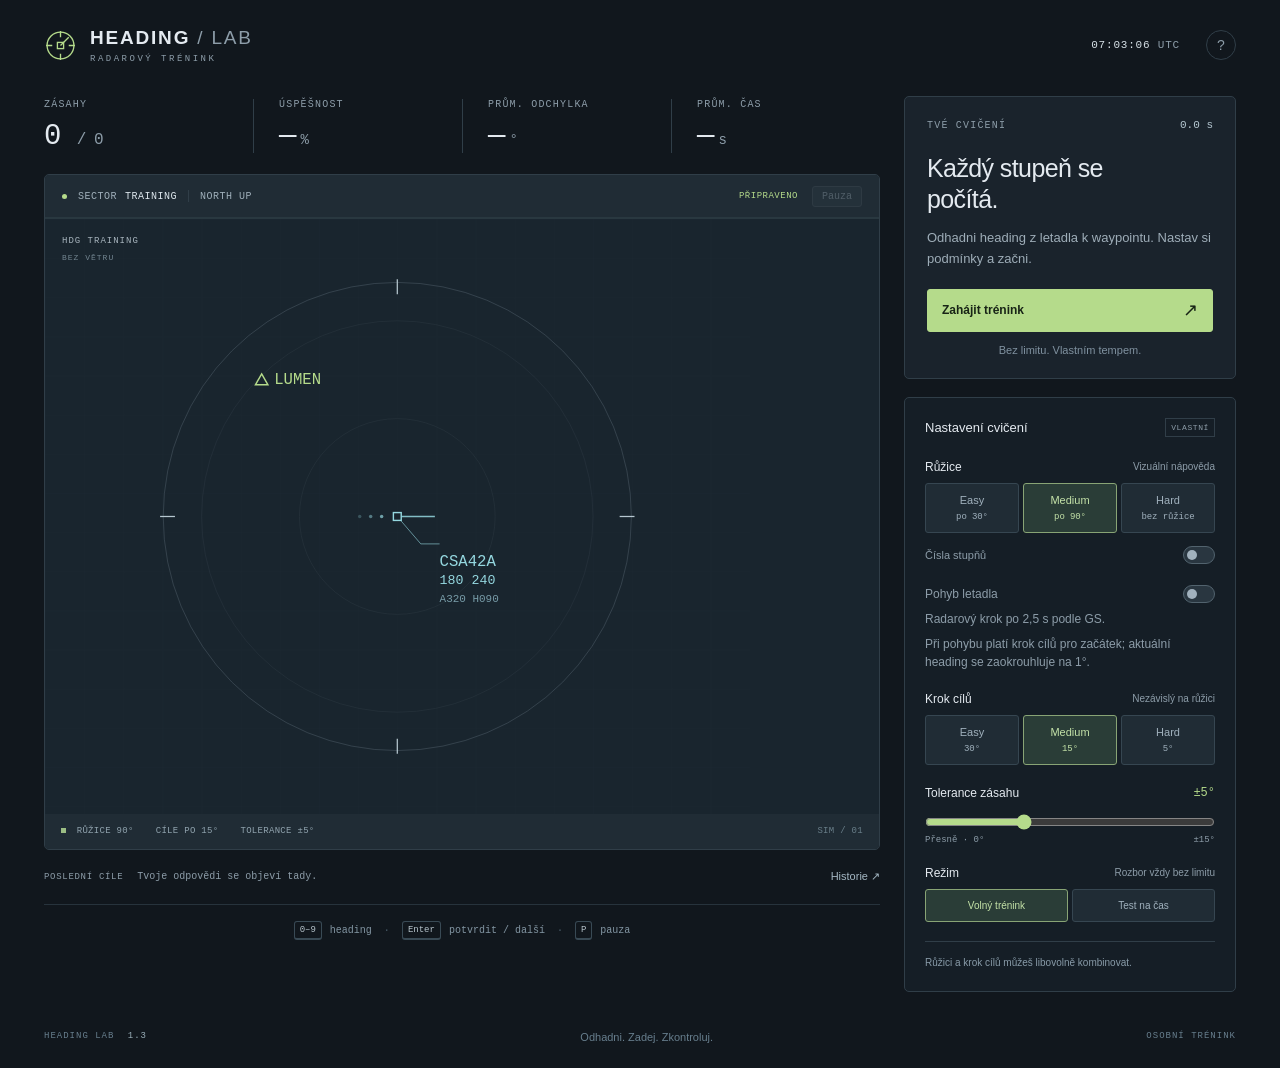
==== commit 9a1f30d0: "Add files via upload" ====
--- a/Heading_Lab.html
+++ b/Heading_Lab.html
@@ -17,6 +17,7 @@
 @media(max-width:560px){.workspace{padding:3px 12px 0}.app-header{padding:0 15px;height:73px}.utc{display:none}.metrics{margin:0 2px 16px}.metric{padding-left:11px}.metric>span{font-size:7px;letter-spacing:.2px;white-space:nowrap;margin-bottom:8px}.metric strong{font-size:22px}.metric strong em{font-size:12px}.metric small{font-size:10px}.scope-title{gap:4px}.scope-title .toolbar-divider,.scope-title>span:last-child{display:none}.scope-note{font-size:7px;letter-spacing:.5px}.scope-note span{font-size:6px}.radar-toolbar{min-height:36px;padding:7px 10px}.radar-actions{font-size:8px;gap:8px}.small-button{font-size:9px;padding:4px 7px}.radar-footer{font-size:7px;gap:12px;padding:8px 10px}.control-column{display:block}.settings-panel{margin-top:15px;padding:21px}.command-panel{padding:22px}.command-panel h1{max-width:none;font-size:24px;margin:18px 0 9px}.task-copy{margin-bottom:15px}.heading-field{min-height:70px}.heading-field input{font-size:43px;letter-spacing:7px}.keypad button{height:43px}.keypad{gap:6px}.setting-label{font-size:12px}.setting-label>span{font-size:10px}.segments button{font-size:12px;padding:12px 4px}.segments button small{font-size:10px}.mode-segments button{font-size:11px}.scope-legend{font-size:7px;gap:12px;bottom:10px}.scope-legend i{width:14px}.scope-legend span{gap:5px}.feedback-values{gap:45px}.app-footer{font-size:8px;padding:17px 15px;letter-spacing:.5px}.app-footer>span:nth-child(2){font-size:10px}.modal{padding:22px}.modal h2{font-size:25px}.result-table{font-size:10px}.result-table td,.result-table th{padding:9px 3px}.recent-bar{gap:8px}.answer-chip{padding:4px;font-size:9px}.recent-bar>span{font-size:7px}#recent-answers{gap:4px}.recent-bar .text-button{font-size:10px}#recent-answers>.muted{font-size:9px}.recent-bar>span{margin-right:0}.pause-overlay h2{font-size:21px}.pause-overlay p{font-size:10px}}
 @media(max-width:560px){#rose text{font-size:25px}#waypoint text{font-size:25px}#aircraft text{font-size:23px}#aircraft text:nth-last-child(2){font-size:20px}#aircraft text:last-child{font-size:17px}}
 .rose-numbers-toggle{display:flex;align-items:center;justify-content:space-between;margin-top:13px;color:var(--muted);font-size:11px;cursor:pointer}.switch-control{position:relative;display:inline-block;width:32px;height:18px;flex-shrink:0}.switch-control input{position:absolute;inset:0;width:100%;height:100%;opacity:0;cursor:pointer;margin:0;z-index:1}.switch-track{display:block;width:100%;height:100%;border:1px solid #52636e;border-radius:12px;background:#293640}.switch-track:after{content:"";position:absolute;top:4px;left:4px;width:10px;height:10px;border-radius:50%;background:#a1b1bd;transition:transform .15s}.switch-control input:checked+.switch-track{background:#3b5740;border-color:var(--green)}.switch-control input:checked+.switch-track:after{transform:translateX(14px);background:var(--green)}.switch-control input:focus-visible+.switch-track{outline:2px solid var(--cyan);outline-offset:4px}.rose-numbers-toggle:has(input:disabled){cursor:default}
+.motion-setting .rose-numbers-toggle{font-size:12px}.motion-note{font-size:12px;color:var(--muted);line-height:1.5;margin:7px 0 0}
 @media(prefers-reduced-motion:reduce){*{transition:none!important;scroll-behavior:auto!important}}
 
 </style>
@@ -43,8 +44,8 @@
         <div class="radar-toolbar"><div class="scope-title"><span class="status-dot"></span> SECTOR <b>TRAINING</b><span class="toolbar-divider"></span><span>NORTH UP</span></div><div class="radar-actions"><span id="phase-badge">PŘIPRAVENO</span><button id="pause-button" class="small-button" disabled>Pauza</button></div></div>
         <div class="time-track"><div id="time-fill"></div></div>
         <div class="scope" id="scope">
-          <div class="scope-note">HDG TRAINING<span>BEZ VĚTRU</span></div>
-          <svg id="radar" viewBox="0 0 900 760" role="img" aria-label="Radarový obraz. Letadlo uprostřed a cílový waypoint.">
+          <div class="scope-note">HDG TRAINING<span>BEZ VĚTRU</span><span id="motion-indicator" hidden>RADAR 2,5 S · VNĚJŠÍ KRUH 10 NM</span></div>
+          <svg id="radar" viewBox="0 0 900 760" role="img" aria-label="Radarový obraz. Letadlo a cílový waypoint.">
             <defs>
               <pattern id="radar-grid" width="50" height="50" patternUnits="userSpaceOnUse"><path d="M50 0H0V50" fill="none" stroke="#26333d" stroke-width=".6"/></pattern>
             </defs>
@@ -89,6 +90,7 @@
         <fieldset id="settings-fields">
           <legend class="sr-only">Nastavení pro další cvičení</legend>
           <div class="setting"><div class="setting-label">Růžice <span>Vizuální nápověda</span></div><div class="segments" role="group" aria-label="Obtížnost růžice"><button data-setting="rose" data-value="30" aria-pressed="false">Easy<small>po 30°</small></button><button data-setting="rose" data-value="90" aria-pressed="true">Medium<small>po 90°</small></button><button data-setting="rose" data-value="0" aria-pressed="false">Hard<small>bez růžice</small></button></div><label class="rose-numbers-toggle"><span>Čísla stupňů</span><span class="switch-control"><input id="rose-numbers" type="checkbox" aria-label="Zobrazit čísla stupňů"><span class="switch-track" aria-hidden="true"></span></span></label></div>
+          <div class="setting motion-setting"><label class="rose-numbers-toggle"><span>Pohyb letadla</span><span class="switch-control"><input id="moving-aircraft" type="checkbox" aria-label="Pohyb letadla"><span class="switch-track" aria-hidden="true"></span></span></label><p class="motion-note">Radarový krok po 2,5 s podle GS.</p><p class="motion-note">Při pohybu platí krok cílů pro začátek; aktuální heading se zaokrouhluje na 1°.</p></div>
           <div class="setting"><div class="setting-label">Krok cílů <span>Nezávislý na růžici</span></div><div class="segments" role="group" aria-label="Jemnost cílů"><button data-setting="step" data-value="30" aria-pressed="false">Easy<small>30°</small></button><button data-setting="step" data-value="15" aria-pressed="true">Medium<small>15°</small></button><button data-setting="step" data-value="5" aria-pressed="false">Hard<small>5°</small></button></div></div>
           <div class="setting tolerance-setting"><label class="setting-label" for="tolerance">Tolerance zásahu <output id="tolerance-output" for="tolerance">±5°</output></label><input id="tolerance" type="range" min="0" max="15" step="1" value="5"><div class="range-labels"><span>Přesně · 0°</span><span>±15°</span></div></div>
           <div class="setting"><div class="setting-label">Režim <span>Rozbor vždy bez limitu</span></div><div class="segments mode-segments" role="group" aria-label="Herní režim"><button data-setting="mode" data-value="practice" aria-pressed="true">Volný trénink</button><button data-setting="mode" data-value="timed" aria-pressed="false">Test na čas</button></div><div id="duration-setting" hidden><label for="duration">Čas na odpovídání</label><select id="duration"><option value="60">60 sekund</option><option value="120" selected>120 sekund</option><option value="180">180 sekund</option></select></div></div>
@@ -97,9 +99,9 @@
       </section>
     </aside>
   </main>
-  <footer class="app-footer"><span>HEADING LAB <b>1.2</b></span><span>Odhadni. Zadej. Zkontroluj.</span><span>OSOBNÍ TRÉNINK</span></footer>
-
-  <dialog id="help-dialog" class="modal"><div class="modal-heading"><span class="panel-eyebrow">BRIEFING</span><button class="icon-button close-dialog" aria-label="Zavřít nápovědu">×</button></div><h2>Odhad headingu.<br>V radarovém prostředí.</h2><p>Letadlo je vždy uprostřed, sever je nahoře. Tvým úkolem je určit heading od letadla k zelenému waypointu. Počítáme s bezvětřím: heading se shoduje se směrem k bodu.</p><ol><li>Nastav si zvlášť <b>růžici</b>, <b>krok cílů</b> a <b>toleranci</b>.</li><li>Zadej kurz <b>000–360°</b> a stiskni <b>Enter</b>. Sever můžeš zadat jako 000 i 360.</li><li>Porovnej zelenou spojnici s červeným směrem své odpovědi. Dalším Enterem pokračuj.</li></ol><p>V testu na čas ubíhá limit jen při odpovídání. Během rozboru, pauzy a po přepnutí do jiné karty se zastaví. Nezodpovězený cíl při vypršení času je chyba.</p><div class="help-colors"><span class="cyan">□ letadlo a jeho aktuální vektor</span><span class="green">△ cílový waypoint</span></div><p class="muted small-copy">Waypointy a letová data jsou cvičné. Vektor letadla znázorňuje jeho současný směr; hledáš nový heading k waypointu.</p></dialog>
+  <footer class="app-footer"><span>HEADING LAB <b>1.3</b></span><span>Odhadni. Zadej. Zkontroluj.</span><span>OSOBNÍ TRÉNINK</span></footer>
+
+  <dialog id="help-dialog" class="modal"><div class="modal-heading"><span class="panel-eyebrow">BRIEFING</span><button class="icon-button close-dialog" aria-label="Zavřít nápovědu">×</button></div><h2>Odhad headingu.<br>V radarovém prostředí.</h2><p>Na začátku je letadlo uprostřed, sever je nahoře. Tvým úkolem je určit heading od letadla k zelenému waypointu. Počítáme s bezvětřím: heading se shoduje se směrem k bodu.</p><ol><li>Nastav si zvlášť <b>růžici</b>, <b>krok cílů</b> a <b>toleranci</b>.</li><li>Zadej kurz <b>000–360°</b> a stiskni <b>Enter</b>. Sever můžeš zadat jako 000 i 360.</li><li>Porovnej zelenou spojnici s červeným směrem své odpovědi. Dalším Enterem pokračuj.</li></ol><p>Volba <b>Pohyb letadla</b> zapne radarové kroky po 2,5 s podle GS v labelu. Waypoint zůstává na místě, růžice sleduje letadlo. Krok cílů určuje výchozí směr; aktuální heading se při pohybu zaokrouhluje na celé stupně. Hodnotí se poloha z posledního zobrazeného radarového kroku při odeslání odpovědi. Pohyb se při pauze i rozboru zastaví.</p><p>V testu na čas ubíhá limit jen při odpovídání. Během rozboru, pauzy a po přepnutí do jiné karty se zastaví. Nezodpovězený cíl při vypršení času je chyba.</p><div class="help-colors"><span class="cyan">□ letadlo a jeho aktuální vektor</span><span class="green">△ cílový waypoint</span></div><p class="muted small-copy">Waypointy a letová data jsou cvičné. Vektor letadla znázorňuje jeho současný směr; hledáš nový heading k waypointu.</p></dialog>
   <dialog id="results-dialog" class="modal results-modal"><div class="modal-heading"><span class="panel-eyebrow" id="results-eyebrow">DEBRIEFING</span><button class="icon-button close-dialog" aria-label="Zavřít výsledky">×</button></div><h2 id="results-title">Hotovo pro dnešek.</h2><div id="results-content"></div></dialog>
 <script>
 /* Heading math shared by the app and its Node tests. No browser dependencies. */
@@ -125,6 +127,15 @@
     const angle = normalize(heading) * Math.PI / 180;
     return {x: center.x + radius * Math.sin(angle), y: center.y - radius * Math.cos(angle)};
   }
+  function bearing(from, to) {
+    return normalize(Math.atan2(to.x - from.x, from.y - to.y) * 180 / Math.PI);
+  }
+  function move(position, heading, groundSpeed, seconds, unitsPerNm = 25) {
+    return point(heading, groundSpeed * seconds / 3600 * unitsPerNm, position);
+  }
+  function answerHeading(from, to) {
+    return normalize(Math.round(bearing(from, to)));
+  }
   function assess(answer, target, tolerance) {
     if (answer === null) return {answer: null, target, delta: null, error: null, hit: false};
     const delta = difference(answer, target);
@@ -141,7 +152,7 @@
       meanTime: answered.length ? answered.reduce((sum, record) => sum + record.seconds, 0) / answered.length : null
     };
   }
-  const api = {normalize, format, difference, parse, pickHeading, point, assess, summarize};
+  const api = {normalize, format, difference, parse, pickHeading, point, bearing, move, answerHeading, assess, summarize};
   root.HeadingMath = api;
   if (typeof module !== 'undefined' && module.exports) module.exports = api;
 })(typeof globalThis !== 'undefined' ? globalThis : this);
@@ -156,7 +167,9 @@
   const NS = 'http://www.w3.org/2000/svg';
   const COLORS = {green: '#b5db8b', cyan: '#95d8e0', red: '#fb8f91', muted: '#9bb0bd'};
   const CENTER = {x: 450, y: 380};
-  const DEFAULT = {rose: 90, showDegrees: false, step: 15, tolerance: 5, mode: 'practice', duration: 120};
+  const DEFAULT = {rose: 90, showDegrees: false, moving: false, step: 15, tolerance: 5, mode: 'practice', duration: 120};
+  const RADAR_INTERVAL = 2.5;
+  const UNITS_PER_NM = 25;
   const STORAGE_SETTINGS = 'heading-lab.settings.v1';
   const STORAGE_HISTORY = 'heading-lab.history.v1';
   const FIXES = ['LUMEN', 'VEXOR', 'NOKTA', 'RAVIK', 'MAVEN', 'TOLIX', 'NERVO', 'BEXAL', 'ROMIK', 'KAVEN', 'VILOR', 'DOMEX'];
@@ -181,6 +194,7 @@
     return {
       rose: [0, 30, 90].includes(source.rose) ? source.rose : DEFAULT.rose,
       showDegrees: typeof source.showDegrees === 'boolean' ? source.showDegrees : fallbackShowDegrees,
+      moving: source.moving === true,
       step: [5, 15, 30].includes(source.step) ? source.step : DEFAULT.step,
       tolerance: Number.isInteger(source.tolerance) && source.tolerance >= 0 && source.tolerance <= 15 ? source.tolerance : DEFAULT.tolerance,
       mode: source.mode === 'timed' ? 'timed' : 'practice',
@@ -207,6 +221,10 @@
   let radius = 245;
   let fixIndex = 0;
   let aircraft = {...AIRCRAFT[0], heading: 90};
+  let aircraftPosition = {...CENTER};
+  let waypointPosition = M.point(target, radius);
+  let trackHistory = [];
+  let radarElapsed = 0;
   let questionSeconds = 0;
   let remaining = settings.duration;
   let lastTick = performance.now();
@@ -234,6 +252,7 @@
   }
   function renderRose() {
     const parent = $('rose');
+    parent.setAttribute('transform', `translate(${aircraftPosition.x - CENTER.x} ${aircraftPosition.y - CENTER.y})`);
     parent.replaceChildren();
     const step = currentConfig().rose;
     if (!step) return;
@@ -247,26 +266,30 @@
   function renderAircraft() {
     const parent = $('aircraft');
     parent.replaceChildren();
-    const p = M.point(target, radius);
-    const side = p.x >= CENTER.x ? -1 : 1;
-    const vertical = p.y >= CENTER.y ? -1 : 1;
+    const p = waypointPosition;
+    const side = p.x >= aircraftPosition.x ? -1 : 1;
+    const vertical = p.y >= aircraftPosition.y ? -1 : 1;
     const anchor = side === 1 ? 'start' : 'end';
-    const labelX = CENTER.x + side * 54;
-    const labelY = CENTER.y + vertical * 58;
-    for (const r of [20, 34, 48]) {
-      const ghost = M.point(aircraft.heading + 180, r);
-      parent.append(svgElement('circle', {cx: ghost.x, cy: ghost.y, r: 2.2, fill: COLORS.cyan, opacity: 1 - r / 65}));
-    }
-    line(parent, CENTER, M.point(aircraft.heading, 48), {stroke: COLORS.cyan, 'stroke-width': 1.8, opacity: .85});
-    parent.append(svgElement('path', {d: `M450 380 L${450 + side * 30} ${380 + vertical * 35} H${labelX}`, fill: 'none', stroke: COLORS.cyan, 'stroke-width': 1.1, opacity: .7}));
-    parent.append(svgElement('rect', {x: 445, y: 375, width: 10, height: 10, fill: '#19252e', stroke: COLORS.cyan, 'stroke-width': 1.8}));
+    const labelX = aircraftPosition.x + side * 54;
+    const labelY = aircraftPosition.y + vertical * 58;
+    if (currentConfig().moving) {
+      trackHistory.forEach((ghost, index) => parent.append(svgElement('circle', {cx: ghost.x, cy: ghost.y, r: 2.2, fill: COLORS.cyan, opacity: .25 + index * .2})));
+    } else {
+      for (const r of [20, 34, 48]) {
+        const ghost = M.point(aircraft.heading + 180, r, aircraftPosition);
+        parent.append(svgElement('circle', {cx: ghost.x, cy: ghost.y, r: 2.2, fill: COLORS.cyan, opacity: 1 - r / 65}));
+      }
+    }
+    line(parent, aircraftPosition, M.point(aircraft.heading, 48, aircraftPosition), {stroke: COLORS.cyan, 'stroke-width': 1.8, opacity: .85});
+    parent.append(svgElement('path', {d: `M${aircraftPosition.x} ${aircraftPosition.y} L${aircraftPosition.x + side * 30} ${aircraftPosition.y + vertical * 35} H${labelX}`, fill: 'none', stroke: COLORS.cyan, 'stroke-width': 1.1, opacity: .7}));
+    parent.append(svgElement('rect', {x: aircraftPosition.x - 5, y: aircraftPosition.y - 5, width: 10, height: 10, fill: '#19252e', stroke: COLORS.cyan, 'stroke-width': 1.8}));
     label(parent, {x: labelX, y: labelY}, aircraft.call, {fill: COLORS.cyan, 'text-anchor': anchor, 'font-size': 20});
     label(parent, {x: labelX, y: labelY + 24}, `${aircraft.level}  ${aircraft.speed}`, {fill: COLORS.cyan, 'text-anchor': anchor, 'font-size': 17});
     label(parent, {x: labelX, y: labelY + 47}, `${aircraft.type}  H${M.format(aircraft.heading)}`, {fill: '#779ba7', 'text-anchor': anchor, 'font-size': 14});
   }
   function renderWaypoint() {
     const parent = $('waypoint');
-    const p = M.point(target, radius);
+    const p = waypointPosition;
     parent.replaceChildren();
     parent.append(svgElement('path', {d: `M${p.x} ${p.y - 9} l8 14 h-16 Z`, fill: '#19252e', stroke: COLORS.green, 'stroke-width': 1.8}));
     const right = p.x < 700;
@@ -278,29 +301,40 @@
     $('scope-legend').hidden = phase !== 'review';
     if (phase !== 'review' || !latestResult) return;
     const result = latestResult;
+    const actualBearing = M.bearing(aircraftPosition, waypointPosition);
     if (result.answer !== null) {
-      const userPoint = M.point(result.answer, radius + 17);
-      line(parent, CENTER, userPoint, {stroke: COLORS.red, 'stroke-width': 2, 'stroke-dasharray': '8 6'});
+      const userPoint = M.point(result.answer, radius + 17, aircraftPosition);
+      line(parent, aircraftPosition, userPoint, {stroke: COLORS.red, 'stroke-width': 2, 'stroke-dasharray': '8 6'});
       if (result.error >= 12) {
-        const pos = M.point(result.answer, radius + 41);
+        const pos = M.point(result.answer, radius + 41, aircraftPosition);
         label(parent, pos, `${M.format(result.answer)}°`, {fill: COLORS.red, 'font-size': 17});
       }
       if (result.error > 0) {
-        const start = M.point(target, 68);
-        const end = M.point(result.answer, 68);
-        parent.append(svgElement('path', {d: `M450 380 L${start.x} ${start.y} A68 68 0 0 ${result.delta >= 0 ? 1 : 0} ${end.x} ${end.y} Z`, fill: '#fb8f911c', stroke: 'none'}));
-        parent.append(svgElement('path', {d: `M${start.x} ${start.y} A68 68 0 0 ${result.delta >= 0 ? 1 : 0} ${end.x} ${end.y}`, fill: 'none', stroke: COLORS.red, 'stroke-width': 1.2, opacity: .75}));
+        const start = M.point(actualBearing, 68, aircraftPosition);
+        const end = M.point(result.answer, 68, aircraftPosition);
+        const sweep = M.difference(result.answer, actualBearing) >= 0 ? 1 : 0;
+        parent.append(svgElement('path', {d: `M${aircraftPosition.x} ${aircraftPosition.y} L${start.x} ${start.y} A68 68 0 0 ${sweep} ${end.x} ${end.y} Z`, fill: '#fb8f911c', stroke: 'none'}));
+        parent.append(svgElement('path', {d: `M${start.x} ${start.y} A68 68 0 0 ${sweep} ${end.x} ${end.y}`, fill: 'none', stroke: COLORS.red, 'stroke-width': 1.2, opacity: .75}));
       }
     }
-    line(parent, CENTER, M.point(target, radius - 12), {stroke: COLORS.green, 'stroke-width': 2});
-    const labelPosition = M.point(target, radius * .69);
-    label(parent, {x: labelPosition.x + 13, y: labelPosition.y - 13}, `${M.format(target)}°`, {fill: COLORS.green, 'font-size': 18, 'text-anchor': 'start', stroke: '#19252e', 'stroke-width': 5, 'paint-order': 'stroke fill'});
+    line(parent, aircraftPosition, M.point(actualBearing, Math.max(0, radius - 12), aircraftPosition), {stroke: COLORS.green, 'stroke-width': 2});
+    const labelPosition = M.point(actualBearing, radius * .69, aircraftPosition);
+    label(parent, {x: labelPosition.x + 13, y: labelPosition.y - 13}, `${M.format(result.target)}°`, {fill: COLORS.green, 'font-size': 18, 'text-anchor': 'start', stroke: '#19252e', 'stroke-width': 5, 'paint-order': 'stroke fill'});
     $('user-legend').hidden = result.answer === null;
     $('user-legend').innerHTML = `<i class="user-line"></i>${result.error === 0 ? 'Tvůj heading · shodný' : 'Tvůj heading'}`;
   }
   function renderRadar() {
     renderRose(); renderSolution(); renderWaypoint(); renderAircraft();
     const cfg = currentConfig();
+    $('range-rings').setAttribute('transform', `translate(${aircraftPosition.x - CENTER.x} ${aircraftPosition.y - CENTER.y})`);
+    $('motion-indicator').hidden = !cfg.moving;
+    // Only expand the viewport when needed, keeping the whole moving rose visible.
+    const extent = cfg.rose ? 355 : 270;
+    const left = Math.min(0, aircraftPosition.x - extent, waypointPosition.x - 100);
+    const top = Math.min(0, aircraftPosition.y - extent, waypointPosition.y - 40);
+    const right = Math.max(900, aircraftPosition.x + extent, waypointPosition.x + 100);
+    const bottom = Math.max(760, aircraftPosition.y + extent, waypointPosition.y + 40);
+    $('radar').setAttribute('viewBox', `${left} ${top} ${right - left} ${bottom - top}`);
     $('config-rose').textContent = cfg.rose ? `RŮŽICE ${cfg.rose}°` : 'BEZ RŮŽICE';
     $('config-step').textContent = `CÍLE PO ${cfg.step}°`;
     $('config-tolerance').textContent = `TOLERANCE ±${cfg.tolerance}°`;
@@ -312,6 +346,7 @@
       button.setAttribute('aria-pressed', String(selected));
     });
     $('rose-numbers').checked = settings.showDegrees;
+    $('moving-aircraft').checked = settings.moving;
     $('tolerance').value = settings.tolerance;
     $('tolerance-output').textContent = `±${settings.tolerance}°`;
     $('duration').value = settings.duration;
@@ -379,6 +414,14 @@
     radius = 211 + Math.random() * 43;
     fixIndex = (fixIndex + 1 + Math.floor(Math.random() * (FIXES.length - 1))) % FIXES.length;
     aircraft = {...AIRCRAFT[Math.floor(Math.random() * AIRCRAFT.length)], heading: Math.floor(Math.random() * 72) * 5};
+    if (activeConfig.moving) {
+      const crossingAngles = [45, 60, 75, 90, 105, 120, 135, -45, -60, -75, -90, -105, -120, -135];
+      aircraft.heading = M.normalize(target + crossingAngles[Math.floor(Math.random() * crossingAngles.length)]);
+    }
+    aircraftPosition = {...CENTER};
+    waypointPosition = M.point(target, radius);
+    trackHistory = [];
+    radarElapsed = 0;
     questionSeconds = 0;
     latestResult = null;
     phase = 'aim'; paused = false;
@@ -397,12 +440,30 @@
     if ($('results-dialog').open) $('results-dialog').close();
     nextTarget(); renderStats();
   }
-  function tick() {
+  function updateRadarPosition(elapsed, allowUpdate) {
+    if (!activeConfig.moving) return;
+    radarElapsed += elapsed;
+    const steps = Math.floor((radarElapsed + 1e-9) / RADAR_INTERVAL);
+    if (!allowUpdate || steps === 0) return;
+    // Retain the last three actual returns, even after a delayed timer callback.
+    for (let step = Math.max(0, steps - 3); step < steps; step++) {
+      trackHistory.push(M.move(aircraftPosition, aircraft.heading, aircraft.speed, step * RADAR_INTERVAL, UNITS_PER_NM));
+    }
+    trackHistory = trackHistory.slice(-3);
+    aircraftPosition = M.move(aircraftPosition, aircraft.heading, aircraft.speed, steps * RADAR_INTERVAL, UNITS_PER_NM);
+    radarElapsed = Math.max(0, radarElapsed - steps * RADAR_INTERVAL);
+    target = M.answerHeading(aircraftPosition, waypointPosition);
+    radius = Math.hypot(waypointPosition.x - aircraftPosition.x, waypointPosition.y - aircraftPosition.y);
+    renderRadar();
+  }
+  function tick(allowMotion = true) {
     const now = performance.now();
     if (phase === 'aim' && !paused) {
       const dt = Math.max(0, (now - lastTick) / 1000);
       const elapsed = activeConfig.mode === 'timed' ? Math.min(dt, remaining) : dt;
       questionSeconds += elapsed;
+      const deadlineReached = activeConfig.mode === 'timed' && dt >= remaining;
+      updateRadarPosition(elapsed, allowMotion && !deadlineReached);
       if (activeConfig.mode === 'timed') {
         remaining = Math.max(0, remaining - dt);
         if (remaining <= 0) {
@@ -416,7 +477,8 @@
   }
   function grade(answer) {
     if (phase !== 'aim') return;
-    latestResult = {...M.assess(answer, target, activeConfig.tolerance), seconds: questionSeconds};
+    const currentTarget = activeConfig.moving ? M.answerHeading(aircraftPosition, waypointPosition) : target;
+    latestResult = {...M.assess(answer, currentTarget, activeConfig.tolerance), seconds: questionSeconds};
     records.push(latestResult);
     phase = 'review';
     if (answer !== null) $('heading-input').value = M.format(answer);
@@ -424,7 +486,8 @@
     if (matchMedia('(min-width: 781px)').matches) $('main-action').focus({preventScroll: true});
   }
   function submitAnswer() {
-    tick();
+    // Grade the last displayed radar return, never an unseen scan at keypress time.
+    tick(false);
     if (phase !== 'aim' || paused) return;
     const answer = M.parse($('heading-input').value);
     if (answer === null) {
@@ -443,7 +506,7 @@
   }
   function setPaused(value) {
     if (!isActive() || value === paused) return;
-    tick();
+    tick(false);
     paused = value;
     lastTick = performance.now();
     renderControls();
@@ -453,7 +516,7 @@
   }
   function finishSession() {
     if (!isActive()) return;
-    tick();
+    tick(false);
     const completed = {date: sessionDate, config: {...activeConfig}, records: [...records]};
     phase = 'finished'; paused = false;
     if (completed.records.length) {
@@ -466,7 +529,7 @@
     showSession(completed);
   }
   function configDescription(cfg) {
-    return `${cfg.rose ? 'Růžice ' + cfg.rose + '° ' + (cfg.showDegrees ? 's čísly' : 'bez čísel') : 'Bez růžice'} · cíle po ${cfg.step}° · tolerance ±${cfg.tolerance}° · ${cfg.mode === 'timed' ? 'test ' + cfg.duration + ' s' : 'volný trénink'}`;
+    return `${cfg.rose ? 'Růžice ' + cfg.rose + '° ' + (cfg.showDegrees ? 's čísly' : 'bez čísel') : 'Bez růžice'} · ${cfg.moving ? 'počáteční cíle' : 'cíle'} po ${cfg.step}° · tolerance ±${cfg.tolerance}° · ${cfg.mode === 'timed' ? 'test ' + cfg.duration + ' s' : 'volný trénink'}${cfg.moving ? ' · pohyb 2,5 s' : ''}`;
   }
   function showSession(session) {
     const summary = M.summarize(session.records);
@@ -497,6 +560,10 @@
     writeStorage(STORAGE_SETTINGS, settings);
     // Keep the ready-state example on the selected target grid as well.
     target = M.normalize(Math.round(target / settings.step) * settings.step);
+    aircraftPosition = {...CENTER};
+    waypointPosition = M.point(target, radius);
+    trackHistory = [];
+    radarElapsed = 0;
     renderSettings(); renderRadar();
   }
   document.querySelectorAll('[data-setting]').forEach(button => button.addEventListener('click', () => {
@@ -504,6 +571,7 @@
     updateSettings(key, key === 'mode' ? button.dataset.value : Number(button.dataset.value));
   }));
   $('rose-numbers').addEventListener('change', event => updateSettings('showDegrees', event.target.checked));
+  $('moving-aircraft').addEventListener('change', event => updateSettings('moving', event.target.checked));
   $('tolerance').addEventListener('input', event => updateSettings('tolerance', Number(event.target.value)));
   $('duration').addEventListener('change', event => updateSettings('duration', Number(event.target.value)));
   $('heading-input').addEventListener('input', event => {
